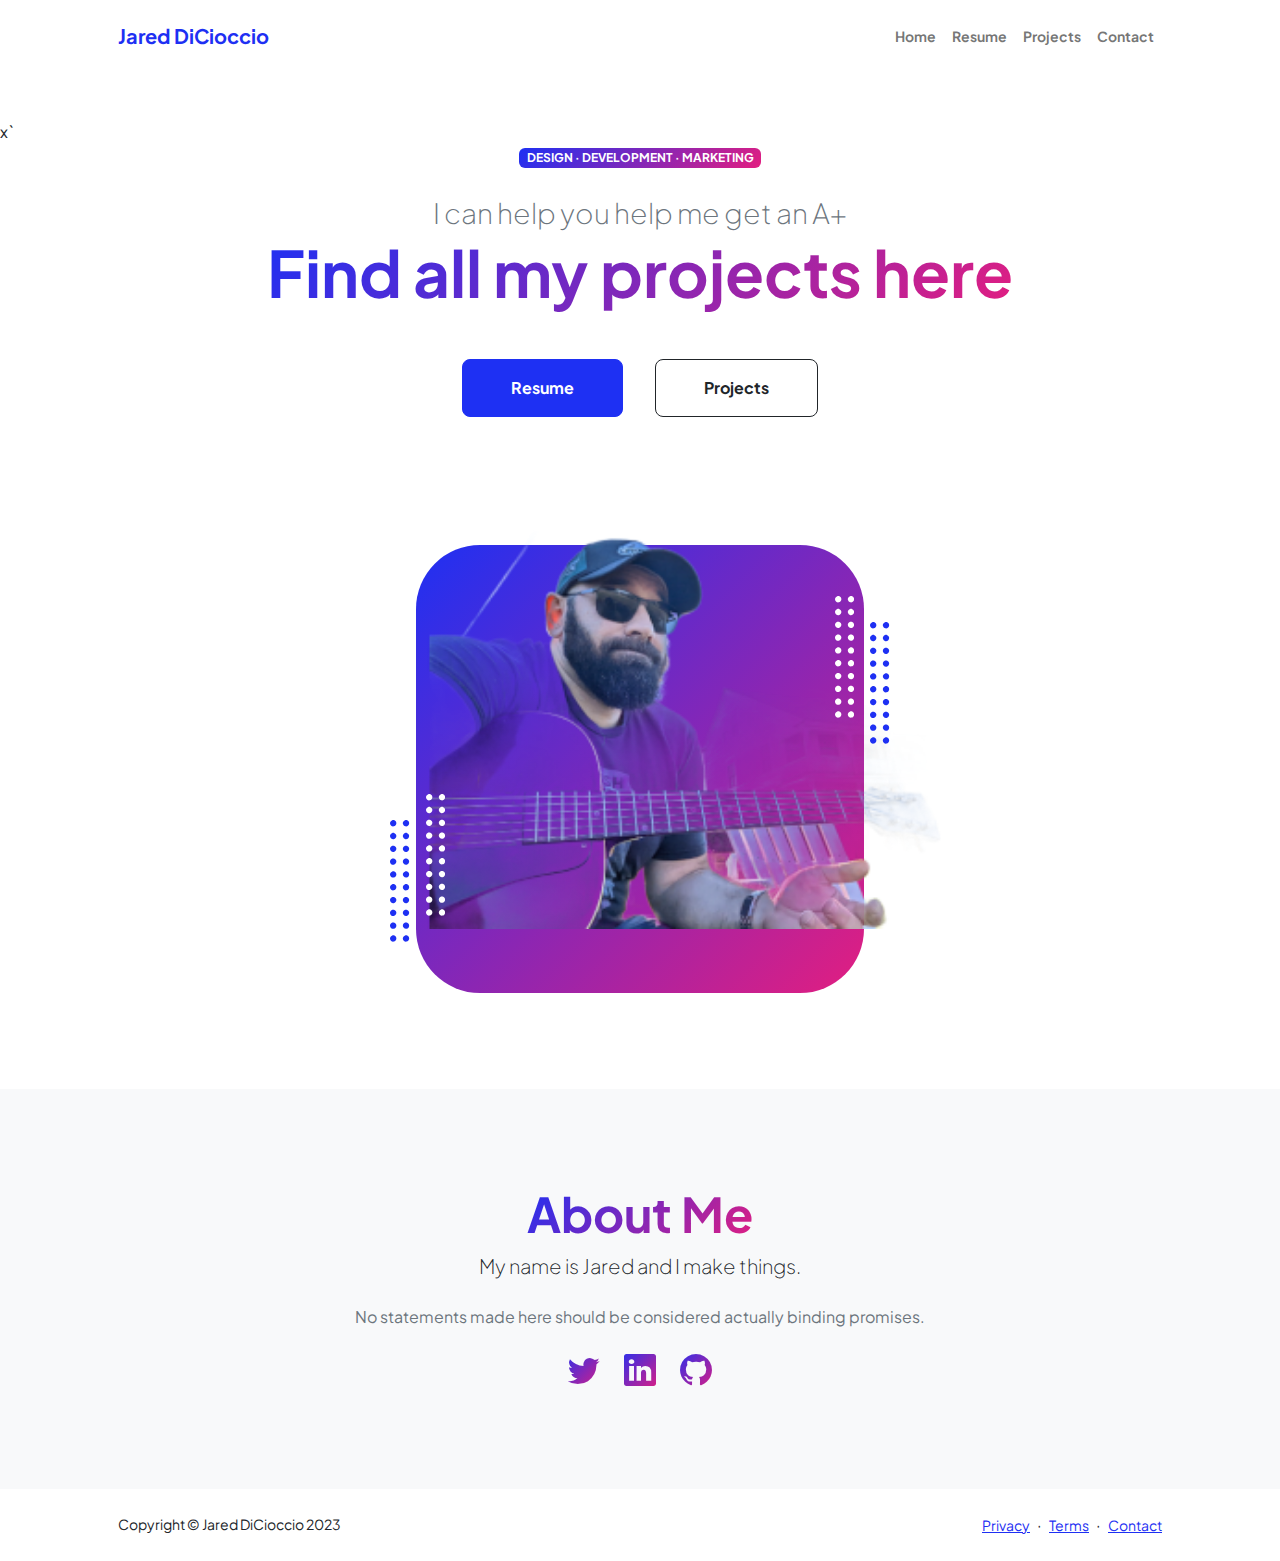
==== Assignment1 Part 1/index.html @ 9f5823e4 "Initial commit" ====
<!DOCTYPE html>
<html lang="en">
    <head>
        <meta charset="utf-8" />
        <meta name="viewport" content="width=device-width, initial-scale=1, shrink-to-fit=no" />
        <meta name="description" content="" />
        <meta name="author" content="" />
        <title>Jared DiCioccio's Personal Site</title>
        <!-- Favicon-->
        <link rel="icon" type="image/x-icon" href="assets/favicon.ico" />
        <!-- Custom Google font-->
        <link rel="preconnect" href="https://fonts.googleapis.com" />
        <link rel="preconnect" href="https://fonts.gstatic.com" crossorigin />
        <link href="https://fonts.googleapis.com/css2?family=Plus+Jakarta+Sans:wght@100;200;300;400;500;600;700;800;900&amp;display=swap" rel="stylesheet" />
        <!-- Bootstrap icons-->
        <link href="https://cdn.jsdelivr.net/npm/bootstrap-icons@1.8.1/font/bootstrap-icons.css" rel="stylesheet" />
        <!-- Core theme CSS (includes Bootstrap)-->
        <link href="css/styles.css" rel="stylesheet" />
    </head>
    <body class="d-flex flex-column h-100">
        <main class="flex-shrink-0">
            <!-- Navigation-->
            <nav class="navbar navbar-expand-lg navbar-light bg-white py-3">
                <div class="container px-5">
                    <a class="navbar-brand" href="index.html"><span class="fw-bolder text-primary">Jared DiCioccio</span></a>
                    <button class="navbar-toggler" type="button" data-bs-toggle="collapse" data-bs-target="#navbarSupportedContent" aria-controls="navbarSupportedContent" aria-expanded="false" aria-label="Toggle navigation"><span class="navbar-toggler-icon"></span></button>
                    <div class="collapse navbar-collapse" id="navbarSupportedContent">
                        <ul class="navbar-nav ms-auto mb-2 mb-lg-0 small fw-bolder">
                            <li class="nav-item"><a class="nav-link" href="index.html">Home</a></li>
                            <li class="nav-item"><a class="nav-link" href="resume.html">Resume</a></li>
                            <li class="nav-item"><a class="nav-link" href="projects.html">Projects</a></li>
                            <li class="nav-item"><a class="nav-link" href="contact.html">Contact</a></li>
                        </ul>
                    </div>
                </div>
            </nav>
            <!-- Header-->
            <header class="py-5">x`
                <div class="container px-5 pb-5">
                    <div class="row gx-5 align-items-center">
                        <div class="col-xxl-5">
                            <!-- Header text content-->
                            <div class="text-center text-xxl-start">
                                <div class="badge bg-gradient-primary-to-secondary text-white mb-4"><div class="text-uppercase">Design &middot; Development &middot; Marketing</div></div>
                                <div class="fs-3 fw-light text-muted">I can help you help me get an A+</div>
                                <h1 class="display-3 fw-bolder mb-5"><span class="text-gradient d-inline">Find all my projects here</span></h1>
                                <div class="d-grid gap-3 d-sm-flex justify-content-sm-center justify-content-xxl-start mb-3">
                                    <a class="btn btn-primary btn-lg px-5 py-3 me-sm-3 fs-6 fw-bolder" href="resume.html">Resume</a>
                                    <a class="btn btn-outline-dark btn-lg px-5 py-3 fs-6 fw-bolder" href="projects.html">Projects</a>
                                </div>
                            </div>
                        </div>
                        <div class="col-xxl-7">
                            <!-- Header profile picture-->
                            <div class="d-flex justify-content-center mt-5 mt-xxl-0">
                                <div class="profile bg-gradient-primary-to-secondary">
                                    <!-- TIP: For best results, use a photo with a transparent background like the demo example below-->
                                    <!-- Watch a tutorial on how to do this on YouTube (link)-->
                                    <img class="profile-img" src="assets/profile.png" alt="It's me!" />
                                    <div class="dots-1">
                                        <!-- SVG Dots-->
                                        <svg version="1.1" xmlns="http://www.w3.org/2000/svg" xmlns:xlink="http://www.w3.org/1999/xlink" x="0px" y="0px" viewBox="0 0 191.6 1215.4" style="enable-background: new 0 0 191.6 1215.4" xml:space="preserve">
                                            <g transform="translate(0.000000,1280.000000) scale(0.100000,-0.100000)">
                                                <path d="M227.7,12788.6c-105-35-200-141-222-248c-43-206,163-412,369-369c155,32,275,190,260,339c-11,105-90,213-190,262        C383.7,12801.6,289.7,12808.6,227.7,12788.6z"></path>
                                                <path d="M1507.7,12788.6c-151-50-253-216-222-362c25-119,136-230,254-255c194-41,395,142,375,339c-11,105-90,213-190,262        C1663.7,12801.6,1569.7,12808.6,1507.7,12788.6z"></path>
                                                <path d="M227.7,11508.6c-105-35-200-141-222-248c-43-206,163-412,369-369c155,32,275,190,260,339c-11,105-90,213-190,262        C383.7,11521.6,289.7,11528.6,227.7,11508.6z"></path>
                                                <path d="M1507.7,11508.6c-151-50-253-216-222-362c25-119,136-230,254-255c194-41,395,142,375,339c-11,105-90,213-190,262        C1663.7,11521.6,1569.7,11528.6,1507.7,11508.6z"></path>
                                                <path d="M227.7,10228.6c-105-35-200-141-222-248c-43-206,163-412,369-369c155,32,275,190,260,339c-11,105-90,213-190,262        C383.7,10241.6,289.7,10248.6,227.7,10228.6z"></path>
                                                <path d="M1507.7,10228.6c-105-35-200-141-222-248c-43-206,163-412,369-369c155,32,275,190,260,339c-11,105-90,213-190,262        C1663.7,10241.6,1569.7,10248.6,1507.7,10228.6z"></path>
                                                <path d="M227.7,8948.6c-105-35-200-141-222-248c-43-206,163-412,369-369c155,32,275,190,260,339c-11,105-90,213-190,262        C383.7,8961.6,289.7,8968.6,227.7,8948.6z"></path>
                                                <path d="M1507.7,8948.6c-105-35-200-141-222-248c-43-206,163-412,369-369c155,32,275,190,260,339c-11,105-90,213-190,262        C1663.7,8961.6,1569.7,8968.6,1507.7,8948.6z"></path>
                                                <path d="M227.7,7668.6c-105-35-200-141-222-248c-43-206,163-412,369-369c155,32,275,190,260,339c-11,105-90,213-190,262        C383.7,7681.6,289.7,7688.6,227.7,7668.6z"></path>
                                                <path d="M1507.7,7668.6c-105-35-200-141-222-248c-43-206,163-412,369-369c155,32,275,190,260,339c-11,105-90,213-190,262        C1663.7,7681.6,1569.7,7688.6,1507.7,7668.6z"></path>
                                                <path d="M227.7,6388.6c-105-35-200-141-222-248c-43-206,163-412,369-369c155,32,275,190,260,339c-11,105-90,213-190,262        C383.7,6401.6,289.7,6408.6,227.7,6388.6z"></path>
                                                <path d="M1507.7,6388.6c-105-35-200-141-222-248c-43-206,163-412,369-369c155,32,275,190,260,339c-11,105-90,213-190,262        C1663.7,6401.6,1569.7,6408.6,1507.7,6388.6z"></path>
                                                <path d="M227.7,5108.6c-105-35-200-141-222-248c-43-206,163-412,369-369c155,32,275,190,260,339c-11,105-90,213-190,262        C383.7,5121.6,289.7,5128.6,227.7,5108.6z"></path>
                                                <path d="M1507.7,5108.6c-105-35-200-141-222-248c-43-206,163-412,369-369c155,32,275,190,260,339c-11,105-90,213-190,262        C1663.7,5121.6,1569.7,5128.6,1507.7,5108.6z"></path>
                                                <path d="M227.7,3828.6c-105-35-200-141-222-248c-43-206,163-412,369-369c155,32,275,190,260,339c-11,105-90,213-190,262        C383.7,3841.6,289.7,3848.6,227.7,3828.6z"></path>
                                                <path d="M1507.7,3828.6c-105-35-200-141-222-248c-43-206,163-412,369-369c155,32,275,190,260,339c-11,105-90,213-190,262        C1663.7,3841.6,1569.7,3848.6,1507.7,3828.6z"></path>
                                                <path d="M227.7,2548.6c-105-35-200-141-222-248c-43-206,163-412,369-369c155,32,275,190,260,339c-11,105-90,213-190,262        C383.7,2561.6,289.7,2568.6,227.7,2548.6z"></path>
                                                <path d="M1507.7,2548.6c-105-35-200-141-222-248c-43-206,163-412,369-369c155,32,275,190,260,339c-11,105-90,213-190,262        C1663.7,2561.6,1569.7,2568.6,1507.7,2548.6z"></path>
                                                <path d="M227.7,1268.6c-105-35-200-141-222-248c-43-206,163-412,369-369c155,32,275,190,260,339c-11,105-90,213-190,262        C383.7,1281.6,289.7,1288.6,227.7,1268.6z"></path>
                                                <path d="M1507.7,1268.6c-105-35-200-141-222-248c-43-206,163-412,369-369c155,32,275,190,260,339c-11,105-90,213-190,262        C1663.7,1281.6,1569.7,1288.6,1507.7,1268.6z"></path>
                                            </g>
                                        </svg>
                                        <!-- END of SVG dots-->
                                    </div>
                                    <div class="dots-2">
                                        <!-- SVG Dots-->
                                        <svg version="1.1" xmlns="http://www.w3.org/2000/svg" xmlns:xlink="http://www.w3.org/1999/xlink" x="0px" y="0px" viewBox="0 0 191.6 1215.4" style="enable-background: new 0 0 191.6 1215.4" xml:space="preserve">
                                            <g transform="translate(0.000000,1280.000000) scale(0.100000,-0.100000)">
                                                <path d="M227.7,12788.6c-105-35-200-141-222-248c-43-206,163-412,369-369c155,32,275,190,260,339c-11,105-90,213-190,262        C383.7,12801.6,289.7,12808.6,227.7,12788.6z"></path>
                                                <path d="M1507.7,12788.6c-151-50-253-216-222-362c25-119,136-230,254-255c194-41,395,142,375,339c-11,105-90,213-190,262        C1663.7,12801.6,1569.7,12808.6,1507.7,12788.6z"></path>
                                                <path d="M227.7,11508.6c-105-35-200-141-222-248c-43-206,163-412,369-369c155,32,275,190,260,339c-11,105-90,213-190,262        C383.7,11521.6,289.7,11528.6,227.7,11508.6z"></path>
                                                <path d="M1507.7,11508.6c-151-50-253-216-222-362c25-119,136-230,254-255c194-41,395,142,375,339c-11,105-90,213-190,262        C1663.7,11521.6,1569.7,11528.6,1507.7,11508.6z"></path>
                                                <path d="M227.7,10228.6c-105-35-200-141-222-248c-43-206,163-412,369-369c155,32,275,190,260,339c-11,105-90,213-190,262        C383.7,10241.6,289.7,10248.6,227.7,10228.6z"></path>
                                                <path d="M1507.7,10228.6c-105-35-200-141-222-248c-43-206,163-412,369-369c155,32,275,190,260,339c-11,105-90,213-190,262        C1663.7,10241.6,1569.7,10248.6,1507.7,10228.6z"></path>
                                                <path d="M227.7,8948.6c-105-35-200-141-222-248c-43-206,163-412,369-369c155,32,275,190,260,339c-11,105-90,213-190,262        C383.7,8961.6,289.7,8968.6,227.7,8948.6z"></path>
                                                <path d="M1507.7,8948.6c-105-35-200-141-222-248c-43-206,163-412,369-369c155,32,275,190,260,339c-11,105-90,213-190,262        C1663.7,8961.6,1569.7,8968.6,1507.7,8948.6z"></path>
                                                <path d="M227.7,7668.6c-105-35-200-141-222-248c-43-206,163-412,369-369c155,32,275,190,260,339c-11,105-90,213-190,262        C383.7,7681.6,289.7,7688.6,227.7,7668.6z"></path>
                                                <path d="M1507.7,7668.6c-105-35-200-141-222-248c-43-206,163-412,369-369c155,32,275,190,260,339c-11,105-90,213-190,262        C1663.7,7681.6,1569.7,7688.6,1507.7,7668.6z"></path>
                                                <path d="M227.7,6388.6c-105-35-200-141-222-248c-43-206,163-412,369-369c155,32,275,190,260,339c-11,105-90,213-190,262        C383.7,6401.6,289.7,6408.6,227.7,6388.6z"></path>
                                                <path d="M1507.7,6388.6c-105-35-200-141-222-248c-43-206,163-412,369-369c155,32,275,190,260,339c-11,105-90,213-190,262        C1663.7,6401.6,1569.7,6408.6,1507.7,6388.6z"></path>
                                                <path d="M227.7,5108.6c-105-35-200-141-222-248c-43-206,163-412,369-369c155,32,275,190,260,339c-11,105-90,213-190,262        C383.7,5121.6,289.7,5128.6,227.7,5108.6z"></path>
                                                <path d="M1507.7,5108.6c-105-35-200-141-222-248c-43-206,163-412,369-369c155,32,275,190,260,339c-11,105-90,213-190,262        C1663.7,5121.6,1569.7,5128.6,1507.7,5108.6z"></path>
                                                <path d="M227.7,3828.6c-105-35-200-141-222-248c-43-206,163-412,369-369c155,32,275,190,260,339c-11,105-90,213-190,262        C383.7,3841.6,289.7,3848.6,227.7,3828.6z"></path>
                                                <path d="M1507.7,3828.6c-105-35-200-141-222-248c-43-206,163-412,369-369c155,32,275,190,260,339c-11,105-90,213-190,262        C1663.7,3841.6,1569.7,3848.6,1507.7,3828.6z"></path>
                                                <path d="M227.7,2548.6c-105-35-200-141-222-248c-43-206,163-412,369-369c155,32,275,190,260,339c-11,105-90,213-190,262        C383.7,2561.6,289.7,2568.6,227.7,2548.6z"></path>
                                                <path d="M1507.7,2548.6c-105-35-200-141-222-248c-43-206,163-412,369-369c155,32,275,190,260,339c-11,105-90,213-190,262        C1663.7,2561.6,1569.7,2568.6,1507.7,2548.6z"></path>
                                                <path d="M227.7,1268.6c-105-35-200-141-222-248c-43-206,163-412,369-369c155,32,275,190,260,339c-11,105-90,213-190,262        C383.7,1281.6,289.7,1288.6,227.7,1268.6z"></path>
                                                <path d="M1507.7,1268.6c-105-35-200-141-222-248c-43-206,163-412,369-369c155,32,275,190,260,339c-11,105-90,213-190,262        C1663.7,1281.6,1569.7,1288.6,1507.7,1268.6z"></path>
                                            </g>
                                        </svg>
                                        <!-- END of SVG dots-->
                                    </div>
                                    <div class="dots-3">
                                        <!-- SVG Dots-->
                                        <svg version="1.1" xmlns="http://www.w3.org/2000/svg" xmlns:xlink="http://www.w3.org/1999/xlink" x="0px" y="0px" viewBox="0 0 191.6 1215.4" style="enable-background: new 0 0 191.6 1215.4" xml:space="preserve">
                                            <g transform="translate(0.000000,1280.000000) scale(0.100000,-0.100000)">
                                                <path d="M227.7,12788.6c-105-35-200-141-222-248c-43-206,163-412,369-369c155,32,275,190,260,339c-11,105-90,213-190,262        C383.7,12801.6,289.7,12808.6,227.7,12788.6z"></path>
                                                <path d="M1507.7,12788.6c-151-50-253-216-222-362c25-119,136-230,254-255c194-41,395,142,375,339c-11,105-90,213-190,262        C1663.7,12801.6,1569.7,12808.6,1507.7,12788.6z"></path>
                                                <path d="M227.7,11508.6c-105-35-200-141-222-248c-43-206,163-412,369-369c155,32,275,190,260,339c-11,105-90,213-190,262        C383.7,11521.6,289.7,11528.6,227.7,11508.6z"></path>
                                                <path d="M1507.7,11508.6c-151-50-253-216-222-362c25-119,136-230,254-255c194-41,395,142,375,339c-11,105-90,213-190,262        C1663.7,11521.6,1569.7,11528.6,1507.7,11508.6z"></path>
                                                <path d="M227.7,10228.6c-105-35-200-141-222-248c-43-206,163-412,369-369c155,32,275,190,260,339c-11,105-90,213-190,262        C383.7,10241.6,289.7,10248.6,227.7,10228.6z"></path>
                                                <path d="M1507.7,10228.6c-105-35-200-141-222-248c-43-206,163-412,369-369c155,32,275,190,260,339c-11,105-90,213-190,262        C1663.7,10241.6,1569.7,10248.6,1507.7,10228.6z"></path>
                                                <path d="M227.7,8948.6c-105-35-200-141-222-248c-43-206,163-412,369-369c155,32,275,190,260,339c-11,105-90,213-190,262        C383.7,8961.6,289.7,8968.6,227.7,8948.6z"></path>
                                                <path d="M1507.7,8948.6c-105-35-200-141-222-248c-43-206,163-412,369-369c155,32,275,190,260,339c-11,105-90,213-190,262        C1663.7,8961.6,1569.7,8968.6,1507.7,8948.6z"></path>
                                                <path d="M227.7,7668.6c-105-35-200-141-222-248c-43-206,163-412,369-369c155,32,275,190,260,339c-11,105-90,213-190,262        C383.7,7681.6,289.7,7688.6,227.7,7668.6z"></path>
                                                <path d="M1507.7,7668.6c-105-35-200-141-222-248c-43-206,163-412,369-369c155,32,275,190,260,339c-11,105-90,213-190,262        C1663.7,7681.6,1569.7,7688.6,1507.7,7668.6z"></path>
                                                <path d="M227.7,6388.6c-105-35-200-141-222-248c-43-206,163-412,369-369c155,32,275,190,260,339c-11,105-90,213-190,262        C383.7,6401.6,289.7,6408.6,227.7,6388.6z"></path>
                                                <path d="M1507.7,6388.6c-105-35-200-141-222-248c-43-206,163-412,369-369c155,32,275,190,260,339c-11,105-90,213-190,262        C1663.7,6401.6,1569.7,6408.6,1507.7,6388.6z"></path>
                                                <path d="M227.7,5108.6c-105-35-200-141-222-248c-43-206,163-412,369-369c155,32,275,190,260,339c-11,105-90,213-190,262        C383.7,5121.6,289.7,5128.6,227.7,5108.6z"></path>
                                                <path d="M1507.7,5108.6c-105-35-200-141-222-248c-43-206,163-412,369-369c155,32,275,190,260,339c-11,105-90,213-190,262        C1663.7,5121.6,1569.7,5128.6,1507.7,5108.6z"></path>
                                                <path d="M227.7,3828.6c-105-35-200-141-222-248c-43-206,163-412,369-369c155,32,275,190,260,339c-11,105-90,213-190,262        C383.7,3841.6,289.7,3848.6,227.7,3828.6z"></path>
                                                <path d="M1507.7,3828.6c-105-35-200-141-222-248c-43-206,163-412,369-369c155,32,275,190,260,339c-11,105-90,213-190,262        C1663.7,3841.6,1569.7,3848.6,1507.7,3828.6z"></path>
                                                <path d="M227.7,2548.6c-105-35-200-141-222-248c-43-206,163-412,369-369c155,32,275,190,260,339c-11,105-90,213-190,262        C383.7,2561.6,289.7,2568.6,227.7,2548.6z"></path>
                                                <path d="M1507.7,2548.6c-105-35-200-141-222-248c-43-206,163-412,369-369c155,32,275,190,260,339c-11,105-90,213-190,262        C1663.7,2561.6,1569.7,2568.6,1507.7,2548.6z"></path>
                                                <path d="M227.7,1268.6c-105-35-200-141-222-248c-43-206,163-412,369-369c155,32,275,190,260,339c-11,105-90,213-190,262        C383.7,1281.6,289.7,1288.6,227.7,1268.6z"></path>
                                                <path d="M1507.7,1268.6c-105-35-200-141-222-248c-43-206,163-412,369-369c155,32,275,190,260,339c-11,105-90,213-190,262        C1663.7,1281.6,1569.7,1288.6,1507.7,1268.6z"></path>
                                            </g>
                                        </svg>
                                        <!-- END of SVG dots-->
                                    </div>
                                    <div class="dots-4">
                                        <!-- SVG Dots-->
                                        <svg version="1.1" xmlns="http://www.w3.org/2000/svg" xmlns:xlink="http://www.w3.org/1999/xlink" x="0px" y="0px" viewBox="0 0 191.6 1215.4" style="enable-background: new 0 0 191.6 1215.4" xml:space="preserve">
                                            <g transform="translate(0.000000,1280.000000) scale(0.100000,-0.100000)">
                                                <path d="M227.7,12788.6c-105-35-200-141-222-248c-43-206,163-412,369-369c155,32,275,190,260,339c-11,105-90,213-190,262        C383.7,12801.6,289.7,12808.6,227.7,12788.6z"></path>
                                                <path d="M1507.7,12788.6c-151-50-253-216-222-362c25-119,136-230,254-255c194-41,395,142,375,339c-11,105-90,213-190,262        C1663.7,12801.6,1569.7,12808.6,1507.7,12788.6z"></path>
                                                <path d="M227.7,11508.6c-105-35-200-141-222-248c-43-206,163-412,369-369c155,32,275,190,260,339c-11,105-90,213-190,262        C383.7,11521.6,289.7,11528.6,227.7,11508.6z"></path>
                                                <path d="M1507.7,11508.6c-151-50-253-216-222-362c25-119,136-230,254-255c194-41,395,142,375,339c-11,105-90,213-190,262        C1663.7,11521.6,1569.7,11528.6,1507.7,11508.6z"></path>
                                                <path d="M227.7,10228.6c-105-35-200-141-222-248c-43-206,163-412,369-369c155,32,275,190,260,339c-11,105-90,213-190,262        C383.7,10241.6,289.7,10248.6,227.7,10228.6z"></path>
                                                <path d="M1507.7,10228.6c-105-35-200-141-222-248c-43-206,163-412,369-369c155,32,275,190,260,339c-11,105-90,213-190,262        C1663.7,10241.6,1569.7,10248.6,1507.7,10228.6z"></path>
                                                <path d="M227.7,8948.6c-105-35-200-141-222-248c-43-206,163-412,369-369c155,32,275,190,260,339c-11,105-90,213-190,262        C383.7,8961.6,289.7,8968.6,227.7,8948.6z"></path>
                                                <path d="M1507.7,8948.6c-105-35-200-141-222-248c-43-206,163-412,369-369c155,32,275,190,260,339c-11,105-90,213-190,262        C1663.7,8961.6,1569.7,8968.6,1507.7,8948.6z"></path>
                                                <path d="M227.7,7668.6c-105-35-200-141-222-248c-43-206,163-412,369-369c155,32,275,190,260,339c-11,105-90,213-190,262        C383.7,7681.6,289.7,7688.6,227.7,7668.6z"></path>
                                                <path d="M1507.7,7668.6c-105-35-200-141-222-248c-43-206,163-412,369-369c155,32,275,190,260,339c-11,105-90,213-190,262        C1663.7,7681.6,1569.7,7688.6,1507.7,7668.6z"></path>
                                                <path d="M227.7,6388.6c-105-35-200-141-222-248c-43-206,163-412,369-369c155,32,275,190,260,339c-11,105-90,213-190,262        C383.7,6401.6,289.7,6408.6,227.7,6388.6z"></path>
                                                <path d="M1507.7,6388.6c-105-35-200-141-222-248c-43-206,163-412,369-369c155,32,275,190,260,339c-11,105-90,213-190,262        C1663.7,6401.6,1569.7,6408.6,1507.7,6388.6z"></path>
                                                <path d="M227.7,5108.6c-105-35-200-141-222-248c-43-206,163-412,369-369c155,32,275,190,260,339c-11,105-90,213-190,262        C383.7,5121.6,289.7,5128.6,227.7,5108.6z"></path>
                                                <path d="M1507.7,5108.6c-105-35-200-141-222-248c-43-206,163-412,369-369c155,32,275,190,260,339c-11,105-90,213-190,262        C1663.7,5121.6,1569.7,5128.6,1507.7,5108.6z"></path>
                                                <path d="M227.7,3828.6c-105-35-200-141-222-248c-43-206,163-412,369-369c155,32,275,190,260,339c-11,105-90,213-190,262        C383.7,3841.6,289.7,3848.6,227.7,3828.6z"></path>
                                                <path d="M1507.7,3828.6c-105-35-200-141-222-248c-43-206,163-412,369-369c155,32,275,190,260,339c-11,105-90,213-190,262        C1663.7,3841.6,1569.7,3848.6,1507.7,3828.6z"></path>
                                                <path d="M227.7,2548.6c-105-35-200-141-222-248c-43-206,163-412,369-369c155,32,275,190,260,339c-11,105-90,213-190,262        C383.7,2561.6,289.7,2568.6,227.7,2548.6z"></path>
                                                <path d="M1507.7,2548.6c-105-35-200-141-222-248c-43-206,163-412,369-369c155,32,275,190,260,339c-11,105-90,213-190,262        C1663.7,2561.6,1569.7,2568.6,1507.7,2548.6z"></path>
                                                <path d="M227.7,1268.6c-105-35-200-141-222-248c-43-206,163-412,369-369c155,32,275,190,260,339c-11,105-90,213-190,262        C383.7,1281.6,289.7,1288.6,227.7,1268.6z"></path>
                                                <path d="M1507.7,1268.6c-105-35-200-141-222-248c-43-206,163-412,369-369c155,32,275,190,260,339c-11,105-90,213-190,262        C1663.7,1281.6,1569.7,1288.6,1507.7,1268.6z"></path>
                                            </g>
                                        </svg>
                                        <!-- END of SVG dots-->
                                    </div>
                                </div>
                            </div>
                        </div>
                    </div>
                </div>
            </header>
            <!-- About Section-->
            <section class="bg-light py-5">
                <div class="container px-5">
                    <div class="row gx-5 justify-content-center">
                        <div class="col-xxl-8">
                            <div class="text-center my-5">
                                <h2 class="display-5 fw-bolder"><span class="text-gradient d-inline">About Me</span></h2>
                                <p class="lead fw-light mb-4">My name is Jared and I make things.</p>
                                <p class="text-muted">No statements made here should be considered actually binding promises. </p>
                                <div class="d-flex justify-content-center fs-2 gap-4">
                                    <a class="text-gradient" href="#!"><i class="bi bi-twitter"></i></a>
                                    <a class="text-gradient" href="#!"><i class="bi bi-linkedin"></i></a>
                                    <a class="text-gradient" href="#!"><i class="bi bi-github"></i></a>
                                </div>
                            </div>
                        </div>
                    </div>
                </div>
            </section>
        </main>
        <!-- Footer-->
        <footer class="bg-white py-4 mt-auto">
            <div class="container px-5">
                <div class="row align-items-center justify-content-between flex-column flex-sm-row">
                    <div class="col-auto"><div class="small m-0">Copyright &copy; Jared DiCioccio 2023</div></div>
                    <div class="col-auto">
                        <a class="small" href="#!">Privacy</a>
                        <span class="mx-1">&middot;</span>
                        <a class="small" href="#!">Terms</a>
                        <span class="mx-1">&middot;</span>
                        <a class="small" href="#!">Contact</a>
                    </div>
                </div>
            </div>
        </footer>
        <!-- Bootstrap core JS-->
        <script src="https://cdn.jsdelivr.net/npm/bootstrap@5.2.3/dist/js/bootstrap.bundle.min.js"></script>
        <!-- Core theme JS-->
        <script src="js/scripts.js"></script>
    </body>
</html>
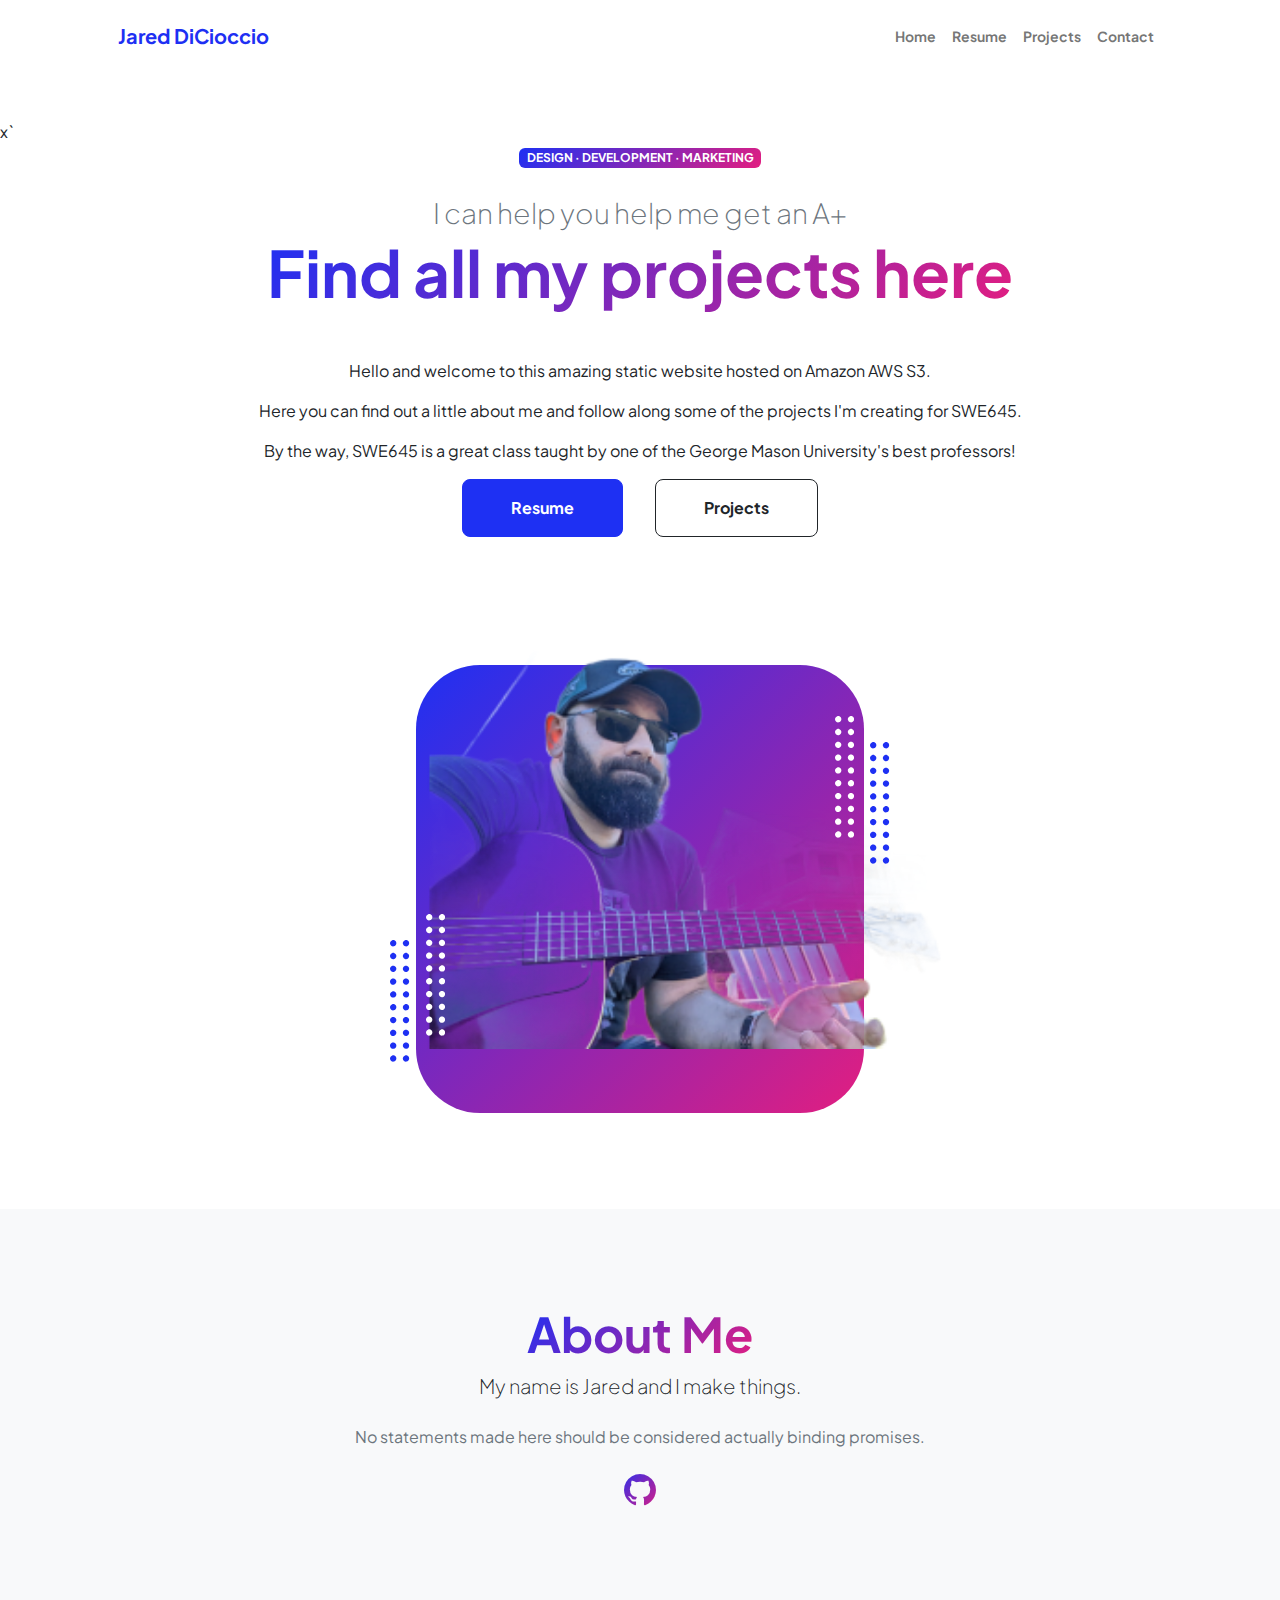
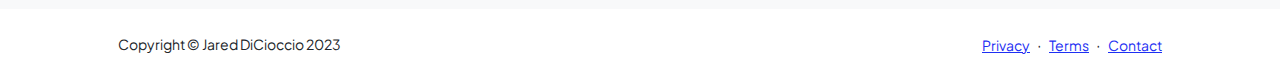
==== commit b25f2513: "Updates to assignment 1 homepage" ====
--- a/Assignment1 Part 1/index.html
+++ b/Assignment1 Part 1/index.html
@@ -44,6 +44,9 @@
                                 <div class="badge bg-gradient-primary-to-secondary text-white mb-4"><div class="text-uppercase">Design &middot; Development &middot; Marketing</div></div>
                                 <div class="fs-3 fw-light text-muted">I can help you help me get an A+</div>
                                 <h1 class="display-3 fw-bolder mb-5"><span class="text-gradient d-inline">Find all my projects here</span></h1>
+                                <p>Hello and welcome to this amazing static website hosted on Amazon AWS S3.</p>
+                                <P>Here you can find out a little about me and follow along some of the projects I'm creating for SWE645.</P>
+                                <P>By the way, SWE645 is a great class taught by one of the George Mason University's best professors!</P>
                                 <div class="d-grid gap-3 d-sm-flex justify-content-sm-center justify-content-xxl-start mb-3">
                                     <a class="btn btn-primary btn-lg px-5 py-3 me-sm-3 fs-6 fw-bolder" href="resume.html">Resume</a>
                                     <a class="btn btn-outline-dark btn-lg px-5 py-3 fs-6 fw-bolder" href="projects.html">Projects</a>
@@ -184,10 +187,8 @@
                                 <h2 class="display-5 fw-bolder"><span class="text-gradient d-inline">About Me</span></h2>
                                 <p class="lead fw-light mb-4">My name is Jared and I make things.</p>
                                 <p class="text-muted">No statements made here should be considered actually binding promises. </p>
-                                <div class="d-flex justify-content-center fs-2 gap-4">
-                                    <a class="text-gradient" href="#!"><i class="bi bi-twitter"></i></a>
-                                    <a class="text-gradient" href="#!"><i class="bi bi-linkedin"></i></a>
-                                    <a class="text-gradient" href="#!"><i class="bi bi-github"></i></a>
+                                <div class="d-flex justify-content-center fs-2 gap-4">                                    
+                                    <a class="text-gradient" href="https://github.com/JaredDiCioccio/SWE645"><i class="bi bi-github"></i></a>
                                 </div>
                             </div>
                         </div>
